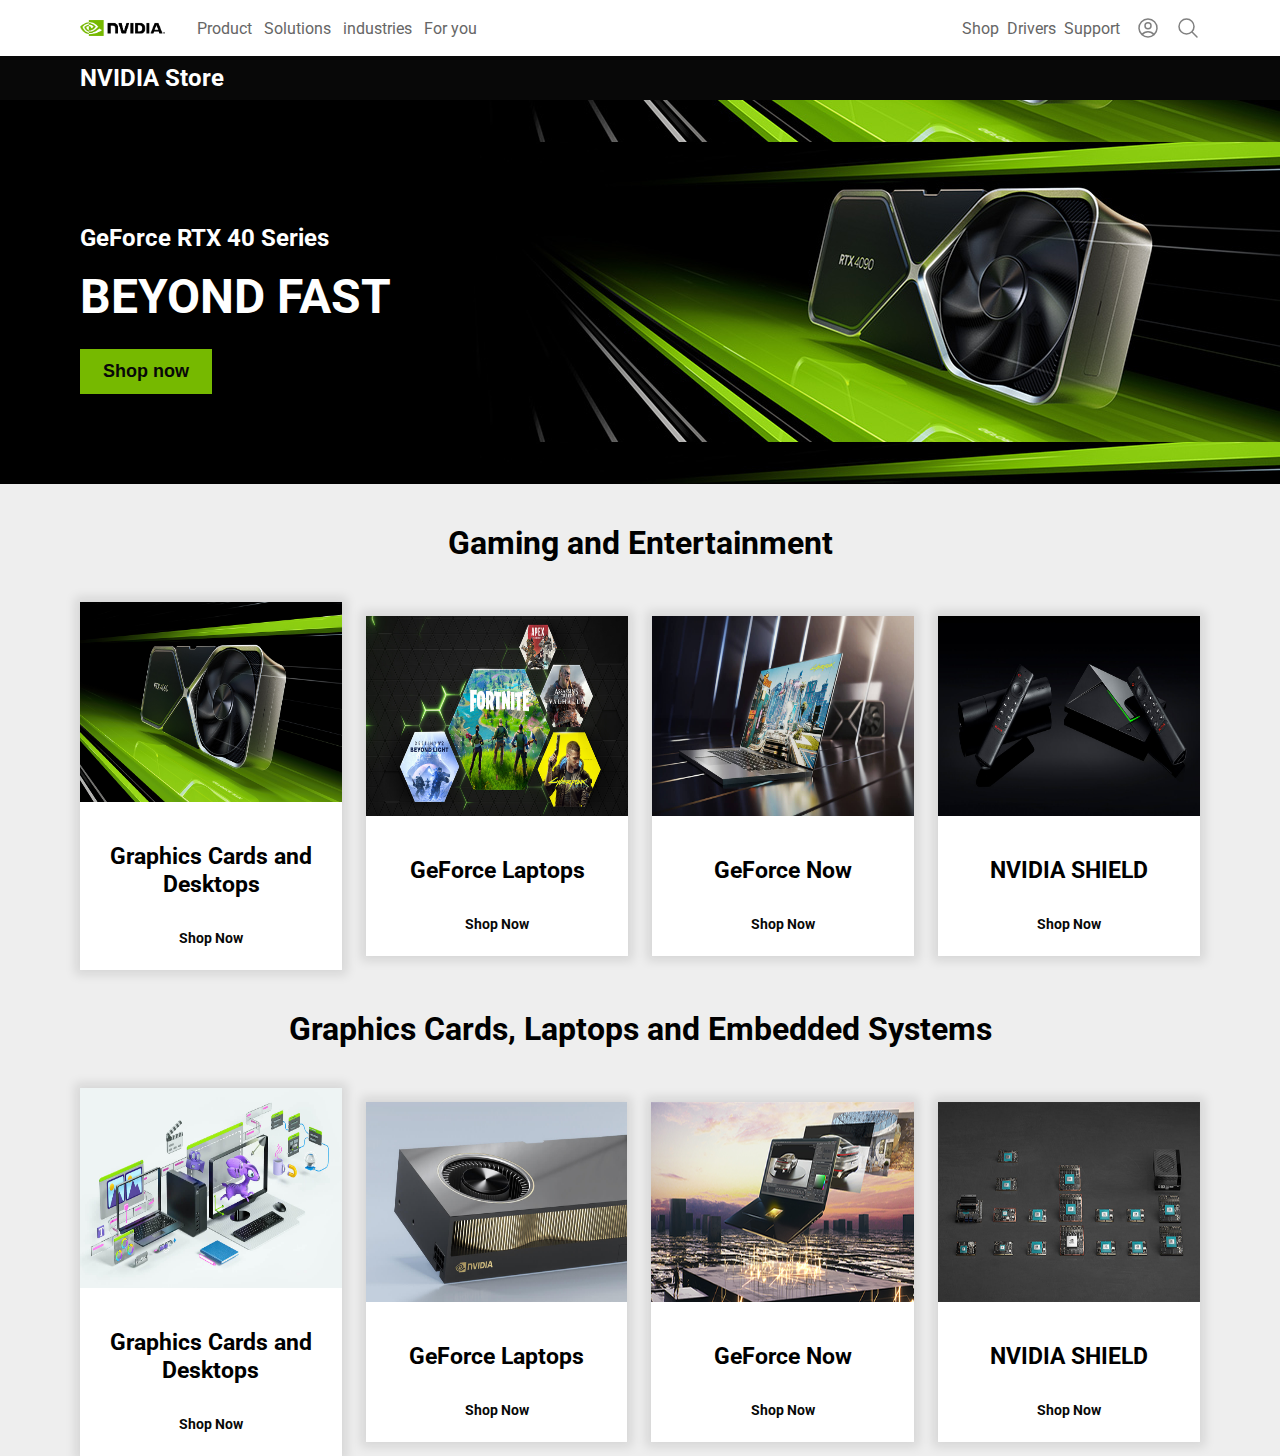
==== hand-on-3/index.html @ f5de70c2 "hand-on-3" ====
<!DOCTYPE html>
<html lang="en">
  <head>
    <meta charset="UTF-8" />
    <meta name="viewport" content="width=device-width, initial-scale=1.0" />
    <link rel="stylesheet" href="style3.css" />
    <title>NVIDIA Store - Graphics Cards, Laptops, Gaming, Networking</title>
  </head>
  <body>
    <header id="header">
      <div class="primary-menu">
        <div class="container">
          <img src="img/logo.png" alt="NVIDOA LOGO" />
          <nav class="main-menu">
            <a href="">Product</a>
            <a href="">Solutions</a>
            <a href="">industries</a>
            <a href="">For you</a>
          </nav>
        </div>
        <div class="container">
          <nav class="support-menu">
            <a href="">Shop</a>
            <a href="">Drivers</a>
            <a href="">Support</a>
          </nav>
          <svg
            xmlns="http://www.w3.org/2000/svg"
            fill="none"
            viewBox="0 0 24 24"
            stroke-width="1.5"
            stroke="grey"
            style="width: 24px; height: 24px"
          >
            <path
              stroke-linecap="round"
              stroke-linejoin="round"
              d="M17.982 18.725A7.488 7.488 0 0012 15.75a7.488 7.488 0 00-5.982 2.975m11.963 0a9 9 0 10-11.963 0m11.963 0A8.966 8.966 0 0112 21a8.966 8.966 0 01-5.982-2.275M15 9.75a3 3 0 11-6 0 3 3 0 016 0z"
            />
          </svg>
          <svg
            xmlns="http://www.w3.org/2000/svg"
            fill="none"
            viewBox="0 0 24 24"
            stroke-width="1.5"
            stroke="grey"
            style="width: 24px; height: 24px"
          >
            <path
              stroke-linecap="round"
              stroke-linejoin="round"
              d="M21 21l-5.197-5.197m0 0A7.5 7.5 0 105.196 5.196a7.5 7.5 0 0010.607 10.607z"
            />
          </svg>
        </div>
      </div>
      <div class="secondary-menu">
        <h4>NVIDIA Store</h4>
      </div>
    </header>
    <section class="banner">
      <div class="banner-content">
        <h5>GeForce RTX 40 Series</h5>
        <h2>BEYOND FAST</h2>
        <button>Shop now</button>
      </div>
    </section>
    <section class="main-1">
      <h2>Gaming and Entertainment</h2>
      <div class="main-1-container">
        <div class="item">
          <img src="img/main-1.jpg" alt="game-1" />
          <div class="item-content">
            <h3>Graphics Cards and Desktops</h3>
            <a href="">Shop Now </a>
          </div>
        </div>
        <div class="item">
          <img src="img/main-2.jpg" alt="game-1" />
          <div class="item-content">
            <h3>GeForce Laptops</h3>
            <a href="">Shop Now </a>
          </div>
        </div>
        <div class="item">
          <img src="img/main-3.jpg" alt="game-1" />
          <div class="item-content">
            <h3>GeForce Now</h3>
            <a href="">Shop Now </a>
          </div>
        </div>
        <div class="item">
          <img src="img/main-4.jpg" alt="game-1" />
          <div class="item-content">
            <h3>NVIDIA SHIELD</h3>
            <a href="">Shop Now </a>
          </div>
        </div>
      </div>
    </section>

    <section class="main-1">
      <h2>Graphics Cards, Laptops and Embedded Systems</h2>
      <div class="main-1-container">
        <div class="item">
          <img src="img/main-5.jpg" alt="game-1" />
          <div class="item-content">
            <h3>Graphics Cards and Desktops</h3>
            <a href="">Shop Now </a>
          </div>
        </div>
        <div class="item">
          <img src="img/main-6.jpg" alt="game-1" />
          <div class="item-content">
            <h3>GeForce Laptops</h3>
            <a href="">Shop Now </a>
          </div>
        </div>
        <div class="item">
          <img src="img/test2.jpg" alt="game-1" />
          <div class="item-content">
            <h3>GeForce Now</h3>
            <a href="">Shop Now </a>
          </div>
        </div>
        <div class="item">
          <img src="img/main-8.jpg" alt="game-1" />
          <div class="item-content">
            <h3>NVIDIA SHIELD</h3>
            <a href="">Shop Now </a>
          </div>
        </div>
      </div>
    </section>
    <footer></footer>
  </body>
</html>
---- hand-on-3/style3.css ----
@import url("https://fonts.googleapis.com/css2?family=Roboto:wght@300;400;700&display=swap");

* {
  margin: 0;
}

body {
  background-color: #eee;
  font-family: "Roboto", sans-serif;
}

#header {
  position: sticky;
  top: 0;
}

/* primarymenu */

.primary-menu {
  background-color: #fff;
  width: 100%;
  height: auto;
  box-sizing: border-box;
  padding: 16px 80px;

  display: flex;
  align-items: center;
  justify-content: space-between;
  gap: 24px;
}

.container {
  display: flex;
  align-items: center;
}
.primary-menu img {
  width: 10%;
  margin-right: 24px;
}
.primary-menu a {
  text-decoration: none;
  margin-left: 8px;
  color: #666;
}

.support-menu {
  display: flex;
}

svg {
  margin-left: 16px;
}

/* secondarymenu */
.secondary-menu {
  background-color: #080808;
  width: 100%;
  height: auto;
  color: white;
  font-size: 24px;
  display: inline-block;
  padding: 8px 80px;
  font-weight: 200;
}

/* banner */
.banner {
  background-image: url("img/Banner.jpeg");
  background-position: center;
  width: 100%;
  height: 384px;
}
.banner-content {
  padding-top: 124px;
  padding-left: 80px;
}
.banner h5 {
  color: #fff;
  font-size: 24px;
  margin-bottom: 16px;
}

.banner h2 {
  color: #fff;
  font-size: 48px;
  margin-bottom: 24px;
}

.banner-content button {
  background-color: #76b900;
  color: #080808;
  font-weight: 700;
  font-size: 18px;
  padding: 12px 23px;
  border: none;
}

.main-1 {
  margin: auto;
  display: flex;
  flex-direction: column;
  align-items: center;
  justify-items: center;
}

/* main-1 */
.main-1 h2 {
  text-align: center;
  margin: 40px 0;
  font-size: 32px;
}

.main-1-container {
  display: flex;
  align-items: center;
  justify-items: center;
  gap: 24px;

  margin: 0 80px;
}

/* main-card */
.item {
  max-width: 25%;
  font-size: 20px;
  text-align: center;
  background-color: #fff;
  box-shadow: 0 0 10px 5px rgb(0 0 0 / 0.1);
  display: flex;
  flex-direction: column;
  justify-items: center;
  gap: 40px;
}

.item img {
  max-width: 100%;
  height: 200px;
}

.item .item-content {
  padding-left: 8px;
  padding-right: 8px;
  padding-bottom: 24px;

  display: flex;
  flex-direction: column;
  gap: 32px;
}

.item-content a {
  text-decoration: none;
  color: #080808;
  font-size: 14px;
  font-weight: bold;
}
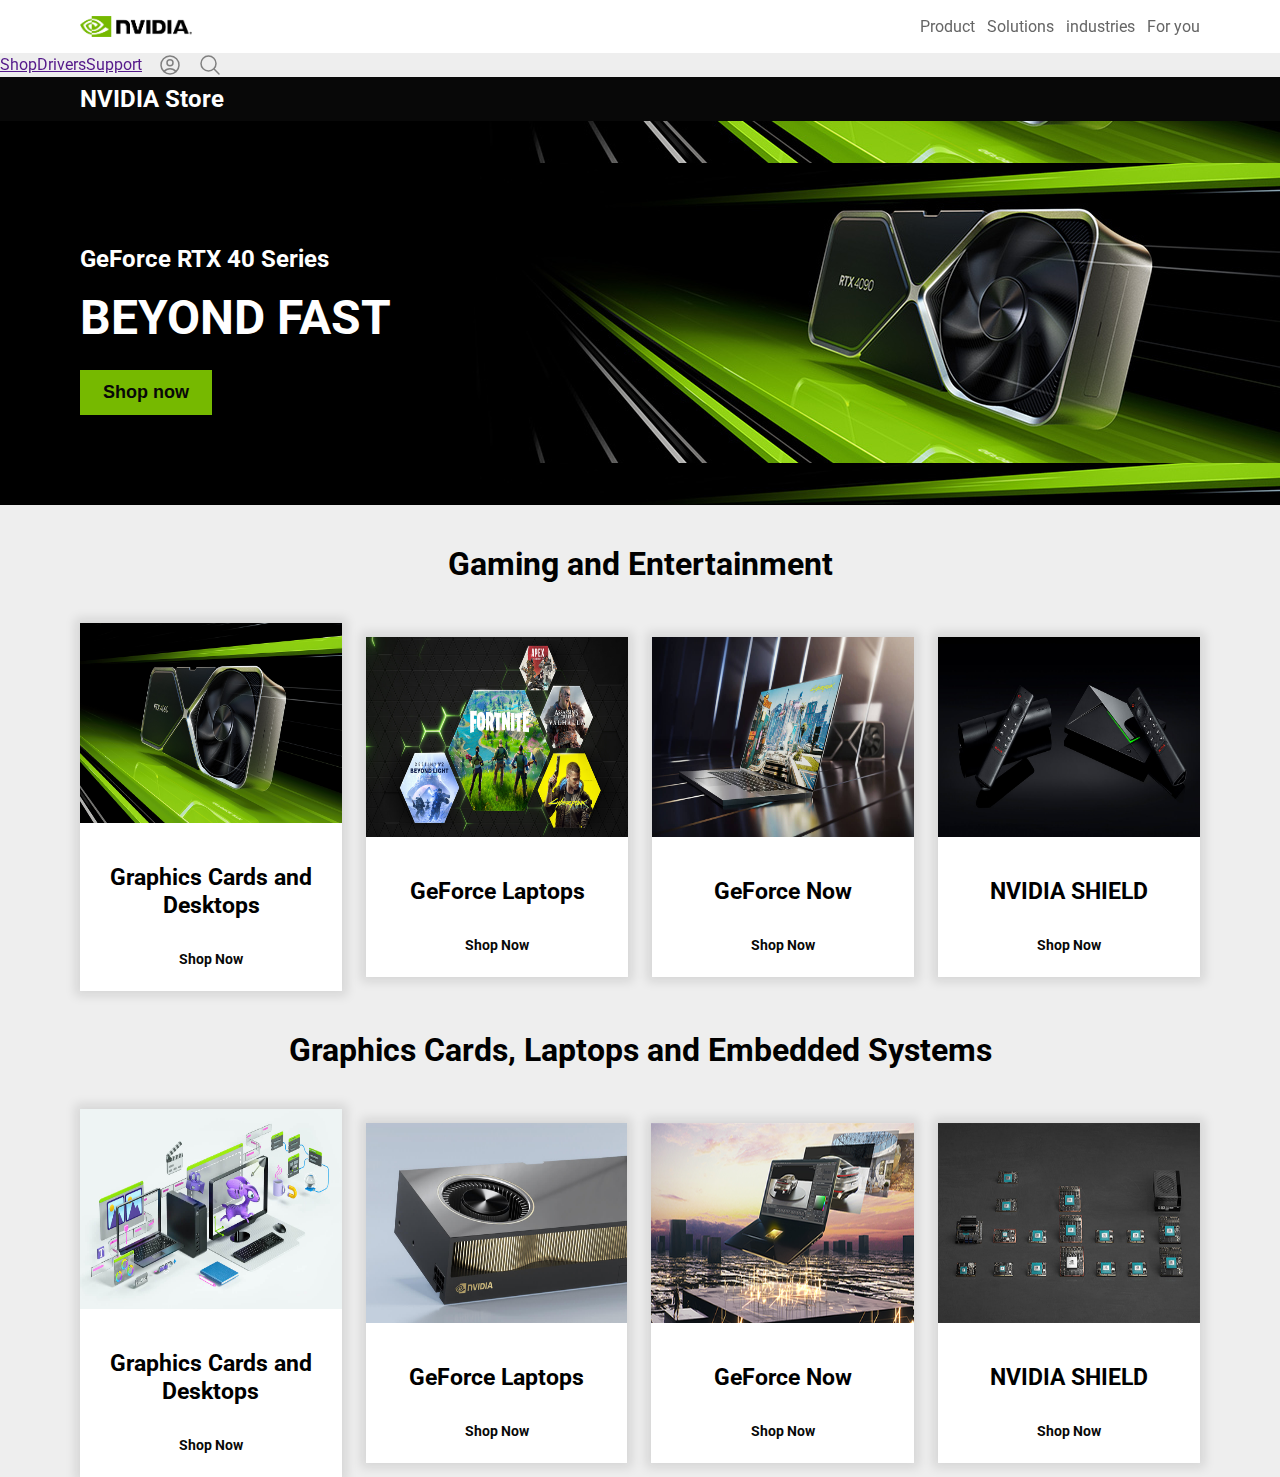
==== commit f137ea33: "more update" ====
--- a/hand-on-3/index.html
+++ b/hand-on-3/index.html
@@ -9,7 +9,6 @@
   <body>
     <header id="header">
       <div class="primary-menu">
-        <div class="container">
           <img src="img/logo.png" alt="NVIDOA LOGO" />
           <nav class="main-menu">
             <a href="">Product</a>
@@ -132,6 +131,6 @@
         </div>
       </div>
     </section>
-    <footer></footer>
+   
   </body>
 </html>
